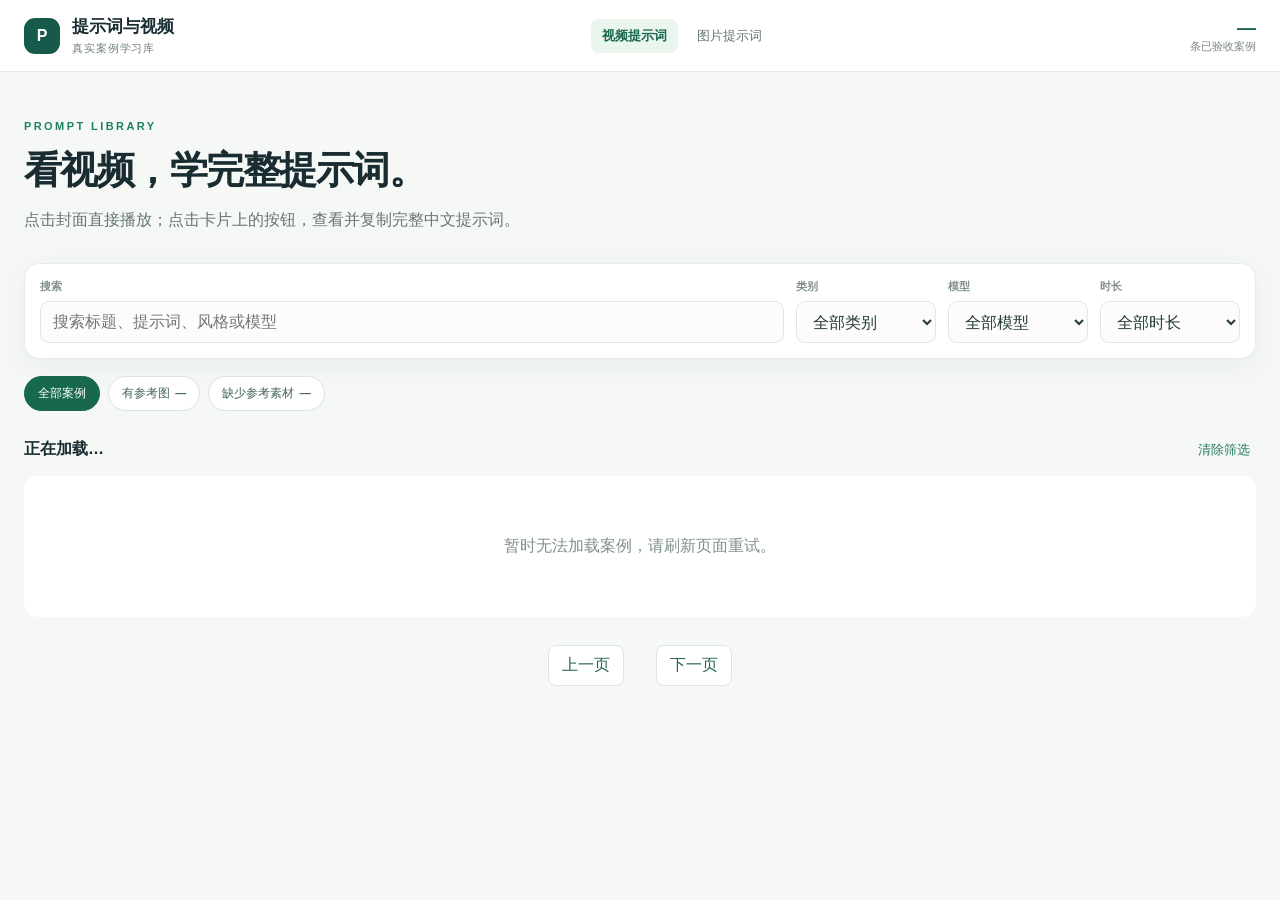
==== index.html @ 8c003d64 "Initial commit: prompt library website Go + SQLite 网站源码、图片与视频图库页面、R2 上传和发布脚本。媒体、索引数据库与凭证均未提交。" ====
<!doctype html>
<html lang="zh-CN">
<head>
  <meta charset="utf-8">
  <meta name="viewport" content="width=device-width,initial-scale=1">
  <title>提示词与视频 · 觉哥学习库</title>
  <meta name="description" content="浏览视频案例，查看并复制完整中文提示词。">
  <link rel="stylesheet" href="/style.css?v=6">
  <script src="/app.js?v=5" defer></script>
</head>
<body>
  <header>
    <div class="brand"><span class="mark">P</span><div><strong>提示词与视频</strong><small>真实案例学习库</small></div></div>
    <nav class="siteNav"><a class="active" href="/">视频提示词</a><a href="/images.html?v=2">图片提示词</a></nav>
    <div class="count"><b id="accepted">—</b><span>条已验收案例</span></div>
  </header>
  <main>
    <section class="intro">
      <p class="eyebrow">PROMPT LIBRARY</p>
      <h1>看视频，学完整提示词。</h1>
      <p>点击封面直接播放；点击卡片上的按钮，查看并复制完整中文提示词。</p>
    </section>
    <section class="toolbar" aria-label="筛选案例">
      <label class="search"><span>搜索</span><input id="search" type="search" placeholder="搜索标题、提示词、风格或模型" autocomplete="off"></label>
      <label><span>类别</span><select id="category"><option value="">全部类别</option></select></label>
      <label><span>模型</span><select id="model"><option value="">全部模型</option></select></label>
      <label><span>时长</span><select id="duration"><option value="">全部时长</option><option value="under10">不足 10 秒</option><option value="10to20">10–19.9 秒</option><option value="20to30">20–29.9 秒</option><option value="30plus">30 秒及以上</option></select></label>
    </section>
    <nav class="assetFilters" aria-label="参考素材筛选"><button type="button" data-asset="" class="selected">全部案例</button><button type="button" data-asset="images">有参考图 <b id="imageCases">—</b></button><button type="button" data-asset="missing">缺少参考素材 <b id="missingCases">—</b></button></nav>
    <div class="resultline"><strong id="resultCount">正在加载…</strong><button id="clear" type="button">清除筛选</button></div>
    <section id="grid" class="grid" aria-live="polite"></section>
    <nav class="pagination" aria-label="翻页"><button id="prev" type="button">上一页</button><span id="pageText"></span><button id="next" type="button">下一页</button></nav>
  </main>
  <aside id="promptFloat" class="promptFloat" aria-label="完整中文提示词" hidden>
    <div class="promptFloatHead"><strong>完整中文提示词</strong><button id="closePrompt" type="button" aria-label="关闭提示词">×</button></div>
    <p id="promptText"></p>
    <div id="promptImages" class="promptImages" hidden><strong>原始输入图</strong><div id="promptImageList"></div></div>
    <p id="assetStatus" class="assetStatus"></p>
    <div class="promptActions"><button id="copyPrompt" class="copyPrompt" type="button">复制完整提示词</button><button id="downloadPack" class="downloadPack" type="button">下载资料</button></div>
  </aside>
</body>
</html>
---- style.css ----
:root{font-family:Inter,-apple-system,BlinkMacSystemFont,"PingFang SC","Microsoft YaHei",sans-serif;color:#192c31;background:#f6f8f6}*{box-sizing:border-box}body{margin:0}button,input,select{font:inherit}button{cursor:pointer}header{height:72px;background:#fff;border-bottom:1px solid #e6ece8;display:flex;align-items:center;justify-content:space-between;padding:0 max(24px,calc((100vw - 1320px)/2))}.brand{display:flex;align-items:center;gap:12px}.brand strong{font-size:17px;display:block}.brand small{font-size:11px;color:#70817b;letter-spacing:.08em}.mark{display:grid;place-items:center;width:36px;height:36px;border-radius:11px;background:#165a4b;color:white;font-weight:800}.count{text-align:right}.count b{font-size:19px;color:#17634f}.count span{display:block;font-size:11px;color:#7b8883}main{max-width:1320px;margin:auto;padding:0 24px 48px}.intro{padding:48px 0 30px}.eyebrow{font-size:11px;font-weight:800;letter-spacing:.22em;color:#208066;margin:0 0 13px}.intro h1{font-size:clamp(28px,3vw,42px);letter-spacing:-.04em;margin:0 0 10px}.intro p:last-child{color:#657671;line-height:1.7;margin:0}.toolbar{display:flex;gap:12px;background:white;border:1px solid #e6ece8;border-radius:15px;padding:15px;box-shadow:0 8px 30px #1c4b3010}.toolbar label{display:flex;flex-direction:column;gap:7px;min-width:140px}.toolbar label span{font-size:11px;font-weight:700;color:#81908a}.toolbar .search{flex:1;min-width:210px}.toolbar input,.toolbar select{height:42px;border:1px solid #dfe7e2;border-radius:9px;padding:0 12px;background:#fbfcfb;outline:none;color:#263c34}.toolbar input:focus,.toolbar select:focus{border-color:#21876b;box-shadow:0 0 0 3px #21876b1b}.resultline{display:flex;justify-content:space-between;align-items:center;margin:28px 0 16px}.resultline strong{font-size:16px}.resultline button{border:0;background:none;color:#257a60;font-size:13px}.grid{display:grid;grid-template-columns:repeat(4,minmax(0,1fr));gap:16px}.card{border:1px solid #e3eae5;background:white;border-radius:14px;overflow:hidden;text-align:left;padding:0;transition:transform .15s,box-shadow .15s}.card:hover{transform:translateY(-3px);box-shadow:0 12px 28px #173a2420}.thumb{aspect-ratio:16/9;background:linear-gradient(135deg,#eaf3ed,#d7e8df);display:grid;place-items:center;position:relative;overflow:hidden}.thumb img{width:100%;height:100%;object-fit:cover}.placeholder{font-size:30px;color:#78ae99}.time{position:absolute;bottom:9px;right:9px;background:#15231fc9;color:white;padding:4px 7px;border-radius:5px;font-size:11px}.cardBody{padding:14px}.cardBody h2{font-size:15px;line-height:1.45;margin:0 0 10px;min-height:42px}.tags{display:flex;gap:5px;flex-wrap:wrap}.tags span{font-size:11px;color:#477761;background:#e9f4ed;padding:4px 6px;border-radius:5px}.cardBody p{color:#8b9a93;font-size:11px;margin:12px 0 0;overflow:hidden;text-overflow:ellipsis;white-space:nowrap}.pagination{display:flex;align-items:center;justify-content:center;gap:16px;margin-top:28px}.pagination button,.sectionHead button{background:white;border:1px solid #dbe6de;border-radius:8px;color:#26654e;padding:9px 13px}.pagination button:disabled{opacity:.4;cursor:default}.pagination span{color:#66766f;font-size:13px}dialog{width:min(1120px,calc(100vw - 28px));max-height:calc(100vh - 36px);border:0;border-radius:18px;padding:0;box-shadow:0 30px 90px #031b1770}dialog::backdrop{background:#0b2219a8}.detailHead{padding:22px 28px;display:flex;align-items:start;justify-content:space-between;border-bottom:1px solid #e8efea}.detailHead small{color:#288065}.detailHead h2{font-size:21px;margin:5px 0 0}.close{border:0;background:#edf2ef;border-radius:50%;width:32px;height:32px;font-size:22px;line-height:1}.detailBody{display:grid;grid-template-columns:minmax(0,1.2fr) minmax(0,1fr);gap:26px;padding:25px 28px;overflow:auto;max-height:calc(100vh - 130px)}.player video{width:100%;background:#101b19;border-radius:10px;aspect-ratio:16/9}.player p,.note{font-size:12px;color:#82908a;line-height:1.6}.prompts{min-width:0}.source{font-size:12px;color:#6c7e73;line-height:1.7}.source a{color:#257b5f}.prompts section{margin-top:20px}.sectionHead{display:flex;justify-content:space-between;align-items:center}.sectionHead h3{font-size:14px;margin:0}.sectionHead button{padding:5px 10px;font-size:11px}.prompt{font-size:13px;line-height:1.8;white-space:pre-wrap;overflow-wrap:anywhere;background:#f5f8f5;border:1px solid #e8efea;border-radius:10px;padding:14px;max-height:240px;overflow:auto;margin:10px 0 0}.empty{grid-column:1/-1;padding:60px;text-align:center;color:#81918a;background:white;border-radius:14px}@media(max-width:1000px){.grid{grid-template-columns:repeat(3,1fr)}}@media(max-width:720px){header{padding:0 18px}.intro{padding:32px 0 24px}.toolbar{display:grid;grid-template-columns:repeat(2,minmax(0,1fr))}.toolbar .search{grid-column:1/-1}.grid{grid-template-columns:repeat(2,1fr)}.detailBody{grid-template-columns:1fr}.detailHead,.detailBody{padding:18px}}@media(max-width:460px){main{padding:0 14px 40px}.grid{gap:10px}.cardBody{padding:10px}.cardBody h2{font-size:13px}.toolbar{gap:8px;padding:10px}.toolbar label{min-width:0}}

.inputImages{display:flex;gap:8px;overflow:auto}.inputImages img{width:110px;height:110px;object-fit:cover;border-radius:7px}

.card{display:flex;flex-direction:column}
.cardBody{display:flex;flex:1;flex-direction:column}
.cardBody p{margin-bottom:15px}
.thumbButton{position:relative;width:100%;height:100%;padding:0;border:0;background:transparent;display:grid;place-items:center;overflow:hidden}
.thumbButton img{width:100%;height:100%;object-fit:cover;transition:transform .2s}
.thumbButton:hover img{transform:scale(1.035)}
.thumbButton:focus-visible,.promptAction:focus-visible{outline:3px solid #21876b;outline-offset:-3px}
.thumb video{width:100%;height:100%;object-fit:contain;background:#111b1a}
.playMark{position:absolute;left:50%;top:50%;transform:translate(-50%,-50%);display:grid;place-items:center;width:43px;height:43px;padding-left:3px;border-radius:50%;background:#102c27b8;color:#fff;font-size:17px;box-shadow:0 3px 12px #102c2755;opacity:.9}
.thumbButton:hover .playMark{background:#17684f}
.promptAction{width:100%;margin-top:auto;padding:10px 12px;border:1px solid #cfe3d7;border-radius:8px;background:#edf7f0;color:#17634f;font-size:13px;font-weight:700;text-align:center}
.promptAction:hover,.promptAction[aria-expanded="true"]{background:#dff0e5;border-color:#a9d2bc}
.promptFloat[hidden],.promptImages[hidden]{display:none}
.promptFloat{position:fixed;z-index:30;max-height:calc(100vh - 24px);overflow:auto;padding:17px;background:#fff;border:1px solid #cbded2;border-radius:14px;box-shadow:0 18px 45px #082b2060}
.promptFloatHead{display:flex;align-items:center;justify-content:space-between;gap:12px}
.promptFloatHead strong{font-size:14px}
.promptFloatHead button{width:27px;height:27px;border:0;border-radius:50%;background:#eef3ef;color:#43574b;font-size:20px;line-height:1}
#promptText{margin:13px 0 15px;font-size:13px;line-height:1.8;white-space:pre-wrap;overflow-wrap:anywhere;color:#263c34}
.copyPrompt{width:100%;border:0;border-radius:8px;background:#17684f;color:#fff;padding:10px;font-size:13px;font-weight:700}
.copyPrompt:disabled{opacity:.5;cursor:default}
.promptImages{border-top:1px solid #e3ece5;margin:0 0 14px;padding-top:13px}
.promptImages strong{display:block;font-size:12px;color:#5b7064;margin-bottom:9px}
#promptImageList{display:flex;gap:8px;overflow-x:auto}
#promptImageList img{width:86px;height:86px;flex:none;object-fit:cover;border-radius:7px;border:1px solid #e4ece6}
#promptImageList a{display:block;flex:none;border-radius:7px}
#promptImageList a:focus-visible{outline:3px solid #21876b;outline-offset:2px}
@media(max-width:460px){.playMark{width:36px;height:36px;font-size:14px}.promptAction{font-size:11px;padding:9px 5px}}
.assetStatus{border-top:1px solid #e3ece5;margin:0 0 12px;padding-top:10px;color:#657671;font-size:11px;line-height:1.6}
.promptActions{display:flex;gap:8px}.promptActions button{flex:1;font-size:12px;min-width:0}
.downloadPack{border:1px solid #bad7c5;border-radius:8px;background:#eef7f0;color:#17634f;padding:10px;font-weight:700}
.downloadPack:disabled{opacity:.5;cursor:default}
.assetFilters{display:flex;gap:8px;flex-wrap:wrap;margin:17px 0 0}
.assetFilters button{border:1px solid #d6e4da;border-radius:999px;background:#fff;color:#436657;padding:8px 13px;font-size:12px}
.assetFilters button.selected{background:#17684f;border-color:#17684f;color:#fff}
.assetFilters b{font-size:11px;margin-left:2px}
.referencePreview{display:flex;align-items:center;gap:9px;width:100%;margin:0 0 13px;padding:6px;border:1px solid #d7e9dc;border-radius:9px;background:#f3faf5;color:#226b51;text-align:left;font-size:11px;font-weight:700}
.referencePreview img{width:45px;height:45px;flex:none;object-fit:cover;border-radius:5px}
.referencePreview:hover{background:#e7f5ea}
.referencePreview:focus-visible{outline:3px solid #21876b;outline-offset:2px}
@media(max-width:460px){.assetFilters{gap:5px}.assetFilters button{padding:7px 9px;font-size:11px}.referencePreview{font-size:10px}.referencePreview img{width:38px;height:38px}}
.siteNav{display:flex;gap:8px}.siteNav a{padding:8px 11px;border-radius:8px;color:#62796c;text-decoration:none;font-size:13px}.siteNav a.active{background:#eaf5ed;color:#17684f;font-weight:700}
@media(max-width:460px){header{gap:8px}.siteNav{gap:2px}.siteNav a{padding:6px;font-size:11px}.count b{font-size:14px}.count span{font-size:9px}}
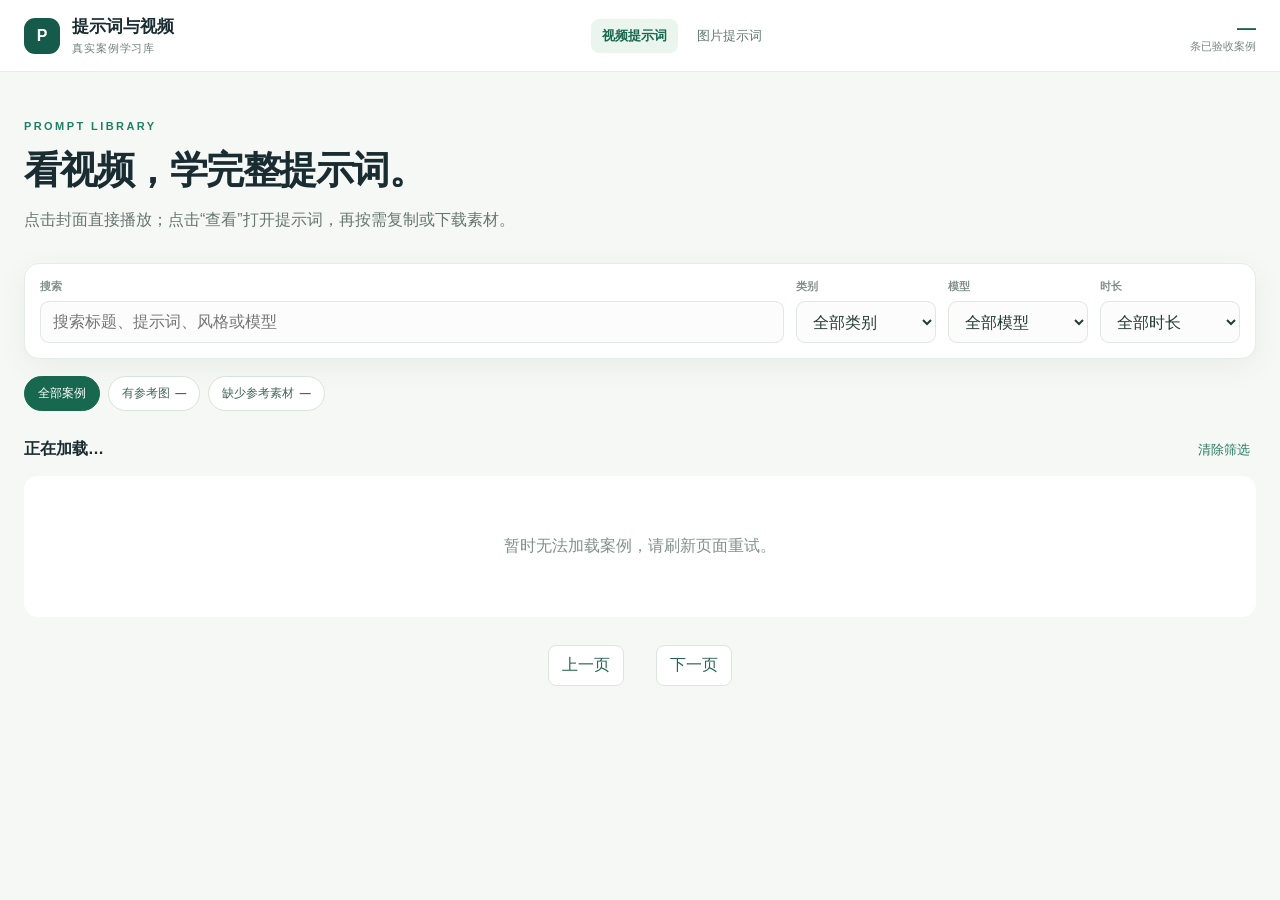
==== commit 45e091b6: "Refine prompt preview and asset copy actions Use 查看 on cards. Keep 复制提示词 inside the floating panel a" ====
--- a/index.html
+++ b/index.html
@@ -4,9 +4,9 @@
   <meta charset="utf-8">
   <meta name="viewport" content="width=device-width,initial-scale=1">
   <title>提示词与视频 · 觉哥学习库</title>
-  <meta name="description" content="浏览视频案例，查看并复制完整中文提示词。">
-  <link rel="stylesheet" href="/style.css?v=6">
-  <script src="/app.js?v=5" defer></script>
+  <meta name="description" content="浏览视频案例，在浮层查看和复制完整中文提示词。">
+  <link rel="stylesheet" href="/style.css?v=7">
+  <script src="/app.js?v=6" defer></script>
 </head>
 <body>
   <header>
@@ -18,7 +18,7 @@
     <section class="intro">
       <p class="eyebrow">PROMPT LIBRARY</p>
       <h1>看视频，学完整提示词。</h1>
-      <p>点击封面直接播放；点击卡片上的按钮，查看并复制完整中文提示词。</p>
+      <p>点击封面直接播放；点击“查看”打开提示词，再按需复制或下载素材。</p>
     </section>
     <section class="toolbar" aria-label="筛选案例">
       <label class="search"><span>搜索</span><input id="search" type="search" placeholder="搜索标题、提示词、风格或模型" autocomplete="off"></label>
@@ -36,7 +36,7 @@
     <p id="promptText"></p>
     <div id="promptImages" class="promptImages" hidden><strong>原始输入图</strong><div id="promptImageList"></div></div>
     <p id="assetStatus" class="assetStatus"></p>
-    <div class="promptActions"><button id="copyPrompt" class="copyPrompt" type="button">复制完整提示词</button><button id="downloadPack" class="downloadPack" type="button">下载资料</button></div>
+    <div class="promptActions"><button id="copyPrompt" class="copyPrompt" type="button">复制提示词</button><button id="copyAssets" class="downloadPack" type="button" title="复制提示词和素材链接；原文件请打包下载" hidden>复制全部资产</button><button id="downloadPack" class="downloadPack" type="button">下载资料</button></div>
   </aside>
 </body>
 </html>
--- a/style.css
+++ b/style.css
@@ -30,7 +30,7 @@
 #promptImageList a:focus-visible{outline:3px solid #21876b;outline-offset:2px}
 @media(max-width:460px){.playMark{width:36px;height:36px;font-size:14px}.promptAction{font-size:11px;padding:9px 5px}}
 .assetStatus{border-top:1px solid #e3ece5;margin:0 0 12px;padding-top:10px;color:#657671;font-size:11px;line-height:1.6}
-.promptActions{display:flex;gap:8px}.promptActions button{flex:1;font-size:12px;min-width:0}
+.promptActions{display:flex;gap:8px;flex-wrap:wrap}.promptActions button{flex:1 1 120px;font-size:12px;min-width:0}.promptActions button[hidden]{display:none}
 .downloadPack{border:1px solid #bad7c5;border-radius:8px;background:#eef7f0;color:#17634f;padding:10px;font-weight:700}
 .downloadPack:disabled{opacity:.5;cursor:default}
 .assetFilters{display:flex;gap:8px;flex-wrap:wrap;margin:17px 0 0}
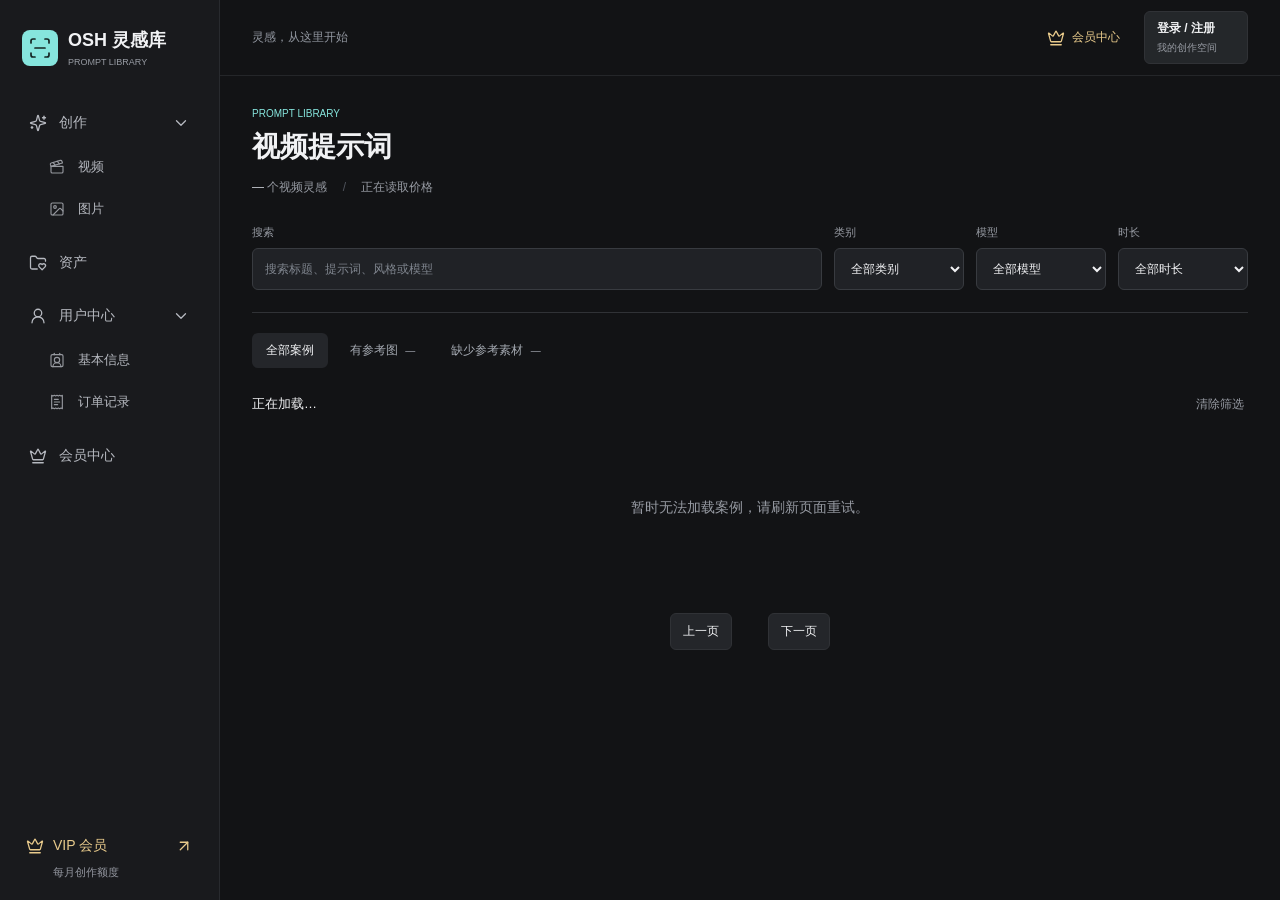
==== commit 13bb8354: "Add accounts, memberships and credit-based prompt access Implement email verification, account manag" ====
--- a/index.html
+++ b/index.html
@@ -3,22 +3,21 @@
 <head>
   <meta charset="utf-8">
   <meta name="viewport" content="width=device-width,initial-scale=1">
-  <title>提示词与视频 · 觉哥学习库</title>
+  <title>视频提示词 · OSH 灵感库</title>
   <meta name="description" content="浏览视频案例，在浮层查看和复制完整中文提示词。">
-  <link rel="stylesheet" href="/style.css?v=7">
-  <script src="/app.js?v=6" defer></script>
+  <link rel="stylesheet" href="/site.css?v=3">
+  <script src="/web-vendor/lucide.min.js" defer></script>
+  <script src="/shell.js?v=1" defer></script>
+  <script src="/account.js?v=9" defer></script>
+  <script src="/app.js?v=10" defer></script>
 </head>
 <body>
-  <header>
-    <div class="brand"><span class="mark">P</span><div><strong>提示词与视频</strong><small>真实案例学习库</small></div></div>
-    <nav class="siteNav"><a class="active" href="/">视频提示词</a><a href="/images.html?v=2">图片提示词</a></nav>
-    <div class="count"><b id="accepted">—</b><span>条已验收案例</span></div>
-  </header>
+  <header></header>
   <main>
     <section class="intro">
       <p class="eyebrow">PROMPT LIBRARY</p>
-      <h1>看视频，学完整提示词。</h1>
-      <p>点击封面直接播放；点击“查看”打开提示词，再按需复制或下载素材。</p>
+      <h1>视频提示词</h1>
+      <p><b id="accepted">—</b> 个视频灵感 <span class="separator">/</span> <span id="catalogPrice">正在读取价格</span></p>
     </section>
     <section class="toolbar" aria-label="筛选案例">
       <label class="search"><span>搜索</span><input id="search" type="search" placeholder="搜索标题、提示词、风格或模型" autocomplete="off"></label>
@@ -36,7 +35,7 @@
     <p id="promptText"></p>
     <div id="promptImages" class="promptImages" hidden><strong>原始输入图</strong><div id="promptImageList"></div></div>
     <p id="assetStatus" class="assetStatus"></p>
-    <div class="promptActions"><button id="copyPrompt" class="copyPrompt" type="button">复制提示词</button><button id="copyAssets" class="downloadPack" type="button" title="复制提示词和素材链接；原文件请打包下载" hidden>复制全部资产</button><button id="downloadPack" class="downloadPack" type="button">下载资料</button></div>
+    <div class="promptActions"><button id="copyPrompt" class="copyPrompt" type="button">复制提示词</button><button id="downloadPack" class="downloadPack" type="button" hidden>下载全部资产</button></div>
   </aside>
 </body>
 </html>
--- a/site.css
+++ b/site.css
@@ -0,0 +1,286 @@
+:root {
+  color-scheme: dark;
+  --bg: #121315; --surface: #1b1d20; --raised: #24262a; --line: #303236;
+  --text: #f1f2f4; --muted: #979ba3; --accent: #86e5dd; --gold: #e9cb8c;
+  font-family: Inter, -apple-system, BlinkMacSystemFont, "PingFang SC", "Microsoft YaHei", sans-serif;
+  color: var(--text); background: var(--bg); font-size: 14px;
+}
+* { box-sizing: border-box; letter-spacing: 0; }
+body { margin: 0; }
+[hidden] { display: none !important; }
+button, input, select { font: inherit; }
+button, a, summary { -webkit-tap-highlight-color: transparent; }
+button, .button { cursor: pointer; border: 1px solid var(--line); border-radius: 6px; background: var(--raised); color: var(--text); padding: 10px 16px; transition: background .16s, border-color .16s; }
+button:hover:not(:disabled), .button:hover { background: #303337; border-color: #55595f; }
+button:disabled { opacity: .45; cursor: not-allowed; }
+a { color: inherit; text-decoration: none; }
+button:focus-visible, a:focus-visible, summary:focus-visible { outline: 2px solid var(--accent); outline-offset: 3px; }
+input, select { height: 42px; padding: 0 12px; border: 1px solid #383b40; border-radius: 6px; background: #202226; color: var(--text); min-width: 0; max-width: 100%; }
+input:focus, select:focus { outline: 2px solid #86e5dd55; border-color: var(--accent); }
+input::placeholder { color: #7f858e; }
+input[type=range] { padding: 0; accent-color: var(--accent); border: 0; }
+svg.lucide { width: 18px; height: 18px; flex: 0 0 18px; stroke-width: 1.7; }
+.sidebar { position: fixed; inset: 0 auto 0 0; width: 220px; background: #191a1d; border-right: 1px solid #282a2e; z-index: 50; display: flex; flex-direction: column; padding: 28px 16px 20px; overflow-y: auto; }
+.brand { display: flex; align-items: center; gap: 10px; padding: 0 6px 34px; }
+.brandMark { width: 36px; height: 36px; border-radius: 8px; background: var(--accent); color: #142422; display: grid; place-items: center; }
+.brandMark svg { width: 24px; height: 24px; }
+.brand strong { display: block; font-size: 18px; }
+.brand small { display: block; font-size: 9px; margin-top: 5px; color: var(--muted); }
+.sidebar nav { display: flex; flex-direction: column; gap: 9px; }
+.navLink, .navGroup summary { display: flex; align-items: center; gap: 12px; min-height: 44px; padding: 11px 13px; border-radius: 6px; color: #b6b9c0; font-weight: 500; }
+.navGroup summary { list-style: none; cursor: pointer; }
+.navGroup summary::-webkit-details-marker { display: none; }
+.navGroup summary svg:last-child { margin-left: auto; width: 14px; transition: transform .18s; }
+.navGroup:not([open]) summary svg:last-child { transform: rotate(-90deg); }
+.navChildren { display: flex; flex-direction: column; padding: 2px 0 4px 19px; gap: 3px; }
+.navChildren .navLink { font-size: 13px; min-height: 39px; padding: 9px 13px; }
+.navChildren svg { width: 16px; height: 16px; opacity: .8; }
+.navLink:hover, .navGroup summary:hover { background: #232529; color: #fff; }
+.navLink.active { background: #273c3b; color: var(--accent); }
+.sidebarFooter { margin-top: auto; padding: 34px 10px 0; }
+.sidebarFooter a { display: flex; gap: 9px; color: var(--gold); align-items: center; }
+.sidebarFooter a svg:last-child { margin-left: auto; }
+.sidebarFooter small { color: #93969f; display: block; margin: 10px 0 0 27px; font-size: 11px; }
+.topbar { margin-left: 220px; height: 76px; padding: 0 32px; display: flex; justify-content: space-between; align-items: center; gap: 20px; border-bottom: 1px solid #242629; }
+.topbarLeft { display: flex; align-items: center; gap: 12px; color: #9297a0; font-size: 12px; }
+.topbarRight { display: flex; align-items: center; gap: 24px; min-width: 0; }
+.memberLink { display: flex; align-items: center; gap: 7px; color: var(--gold); font-size: 12px; white-space: nowrap; }
+.accountButton { display: flex; flex-direction: column; align-items: flex-start; min-width: 104px; max-width: 200px; padding: 8px 12px; background: #24272a; }
+.accountButton strong { font-size: 12px; max-width: 100%; overflow: hidden; text-overflow: ellipsis; white-space: nowrap; }
+.accountButton span { font-size: 10px; margin-top: 4px; color: var(--muted); }
+.menuToggle, .navBackdrop { display: none; }
+.iconButton { width: 36px; height: 36px; padding: 0; place-items: center; }
+main { margin-left: 220px; padding: 0 32px 48px; max-width: 2200px; }
+.intro, .pageHeading { padding: 32px 0 26px; }
+.eyebrow { font-size: 10px; margin: 0 0 10px; font-weight: 500; color: var(--accent); }
+h1 { font-size: 28px; line-height: 1.3; margin: 0 0 12px; font-weight: 600; }
+.intro p:last-child { margin: 0; color: var(--muted); font-size: 12px; line-height: 1.8; }
+.intro b, .intro strong { color: #c4c8ce; font-weight: 500; }
+.separator { color: #50545d; margin: 0 12px; }
+.toolbar { display: flex; align-items: end; gap: 12px; padding-bottom: 22px; border-bottom: 1px solid var(--line); }
+.toolbar label { display: flex; flex-direction: column; gap: 8px; min-width: 130px; }
+.toolbar label:first-child { flex: 1; }
+.toolbar label span { font-size: 11px; color: var(--muted); }
+.toolbar input, .toolbar select { width: 100%; font-size: 12px; }
+.assetFilters { display: flex; gap: 8px; margin: 20px 0 0; flex-wrap: wrap; }
+.assetFilters button { padding: 8px 13px; font-size: 12px; background: transparent; border-color: transparent; color: #a4a9b1; }
+.assetFilters button.selected { color: var(--text); background: var(--raised); }
+.assetFilters b { font-size: 10px; margin-left: 4px; font-weight: 500; color: var(--muted); }
+.resultline { display: flex; align-items: center; justify-content: space-between; gap: 16px; margin: 24px 0 18px; }
+.resultline strong { font-size: 13px; font-weight: 500; }
+.resultline span { color: var(--muted); font-size: 11px; }
+.resultline button { background: none; border: 0; color: var(--muted); padding: 4px; font-size: 12px; }
+.grid { display: grid; grid-template-columns: repeat(4, minmax(0, 1fr)); gap: 20px 16px; }
+.card { display: flex; flex-direction: column; min-width: 0; background: var(--surface); border: 1px solid #2a2c30; border-radius: 8px; overflow: hidden; transition: border-color .18s, transform .18s; animation: appear .28s ease both; }
+.card:hover { transform: translateY(-2px); border-color: #50565a; }
+.thumb { aspect-ratio: 16/10; background: #232528; display: grid; place-items: center; position: relative; overflow: hidden; }
+.thumbButton { position: relative; width: 100%; height: 100%; padding: 0; border: 0; border-radius: 0; background: none; display: grid; place-items: center; overflow: hidden; }
+.thumb img, .thumb video { width: 100%; height: 100%; object-fit: contain; }
+.thumbButton img { object-fit: cover; transition: transform .3s; }
+.thumbButton:hover img { transform: scale(1.025); }
+.playMark { position: absolute; left: 50%; top: 50%; transform: translate(-50%,-50%); display: grid; place-items: center; width: 38px; height: 38px; background: #14151999; border-radius: 50%; }
+.time { position: absolute; bottom: 9px; right: 9px; background: #141519c9; padding: 4px 6px; border-radius: 4px; font-size: 10px; }
+.cardBody { display: flex; flex: 1; flex-direction: column; padding: 14px; min-width: 0; }
+.cardBody h2 { font-size: 13px; font-weight: 500; line-height: 1.7; margin: 0 0 8px; min-height: 44px; display: -webkit-box; -webkit-line-clamp: 2; -webkit-box-orient: vertical; overflow: hidden; overflow-wrap: anywhere; }
+.tags { display: flex; gap: 5px; flex-wrap: wrap; }
+.tags span { font-size: 10px; color: #aeb5c0; padding: 3px 6px; border-radius: 4px; background: #292d33; }
+.cardBody p, .meta { color: var(--muted); font-size: 11px; margin: 12px 0; overflow-wrap: anywhere; line-height: 1.6; }
+.promptAction { display: flex; align-items: center; justify-content: center; gap: 7px; width: 100%; margin-top: auto; padding: 9px 5px; border: 1px solid #3b4c4b; color: var(--accent); background: #253331; font-size: 12px; text-align: center; }
+.promptAction:hover { background: #304542 !important; border-color: #668b87 !important; }
+.promptAction svg { width: 14px; height: 14px; }
+.referencePreview { display: flex; align-items: center; gap: 9px; padding: 5px; margin-bottom: 12px; width: 100%; background: #22272a; font-size: 10px; text-align: left; }
+.referencePreview img { width: 34px; height: 34px; object-fit: cover; border-radius: 4px; }
+.imageButton { display: block; padding: 0; border: 0; border-radius: 0; width: 100%; aspect-ratio: 1; flex: none; overflow: hidden; background: #222427; }
+.imageButton img { width: 100%; height: 100%; object-fit: contain; display: block; }
+.pagination { display: flex; align-items: center; justify-content: center; gap: 18px; margin-top: 32px; }
+.pagination button { font-size: 12px; padding: 9px 12px; }
+.pagination span { color: var(--muted); font-size: 12px; }
+.empty { grid-column: 1/-1; text-align: center; padding: 64px 16px; color: var(--muted); }
+.empty svg { width: 36px; height: 36px; color: #7c8e92; margin-bottom: 14px; }
+.empty p { margin-bottom: 24px; }
+.promptFloat { position: fixed; z-index: 60; max-height: calc(100dvh - 24px); overflow: auto; background: #222428; padding: 20px; border: 1px solid #4a5055; border-radius: 8px; box-shadow: 0 20px 80px #0009; }
+.promptFloatHead, .floatHead { display: flex; align-items: center; justify-content: space-between; gap: 12px; }
+.promptFloatHead strong, .floatHead strong { font-size: 14px; }
+.promptFloatHead button, .floatHead button { width: 28px; height: 28px; padding: 0; font-size: 20px; }
+#promptText { font-size: 13px; line-height: 1.9; color: #d5d8de; white-space: pre-wrap; overflow-wrap: anywhere; }
+#promptStatus, .assetStatus { font-size: 11px; color: var(--muted); line-height: 1.8; }
+.promptActions, .floatActions { display: flex; flex-wrap: wrap; gap: 8px; }
+.promptActions button, .floatActions button { flex: 1 1 120px; font-size: 12px; }
+.promptImages strong { display: block; font-size: 12px; margin-bottom: 8px; }
+#promptImageList { display: flex; overflow-x: auto; gap: 8px; }
+#promptImageList img { width: 80px; height: 80px; object-fit: cover; border-radius: 4px; }
+dialog { color: var(--text); background: #202226; border: 1px solid #41464c; border-radius: 8px; box-shadow: 0 24px 90px #0009; max-height: calc(100dvh - 32px); }
+dialog::backdrop { background: #08090bbd; backdrop-filter: blur(5px); }
+.accountDialog { padding: 0; width: min(450px, calc(100% - 28px)); }
+.accountHead { display: flex; justify-content: space-between; align-items: center; padding: 22px 26px 10px; }
+.accountHead button { width: 28px; height: 28px; padding: 0; display: grid; place-items: center; }
+.accountBody { padding: 12px 26px 28px; }
+.accountMessage { font-size: 12px; line-height: 1.7; color: var(--muted); min-height: 0; margin: 0 0 16px; overflow-wrap: anywhere; }
+.accountMessage:empty { display: none; }
+.accountDialog .accountMessage { padding: 0 26px; margin-top: 8px; }
+.accountMessage.error { color: #ffadad; }
+.accountMessage.success { color: var(--accent); }
+.authTabs { display: flex; gap: 16px; margin-bottom: 24px; border-bottom: 1px solid var(--line); }
+.authTabs button { background: none; padding: 10px 0; border: 0; border-radius: 0; font-size: 13px; color: var(--muted); }
+.authTabs button.active { border-bottom: 2px solid var(--accent); color: var(--accent); }
+.accountForm { display: flex; flex-direction: column; gap: 16px; min-width: 0; }
+.accountForm h3 { margin: 0 0 5px; font-size: 16px; font-weight: 500; }
+.accountForm label { display: flex; flex-direction: column; gap: 8px; font-size: 12px; color: #b9bdc6; min-width: 0; }
+.accountForm button[type=submit] { margin-top: 6px; }
+.authGrid .accountForm button[type=submit], .resourceDialog button[value=unlock] { background: var(--accent); border-color: var(--accent); color: #122622; font-weight: 600; }
+.inlineFields { display: flex; align-items: flex-end; gap: 8px; }
+.inlineFields label { flex: 1; min-width: 0; }
+.inlineFields button { flex-shrink: 0; padding: 12px 10px; font-size: 11px; }
+.workspace { max-width: 1500px; }
+.pageHeading { padding-bottom: 22px; }
+.accountSummary { display: grid; grid-template-columns: minmax(0,1fr) minmax(0,1.6fr) minmax(0,1fr); border-bottom: 1px solid var(--line); padding: 12px 0 28px; gap: 24px; }
+.accountSummary div { border-right: 1px solid var(--line); padding-right: 16px; min-width: 0; }
+.accountSummary div:last-child { border: 0; }
+.accountSummary span { display: block; color: var(--muted); font-size: 12px; margin-bottom: 14px; }
+.accountSummary strong { font-size: 23px; font-weight: 500; overflow-wrap: anywhere; color: var(--accent); }
+.quotaSummary progress { appearance: none; display: block; width: 100%; height: 6px; margin: 14px 0 9px; border: 0; border-radius: 3px; overflow: hidden; background: #30343a; accent-color: var(--accent); }
+.quotaSummary progress::-webkit-progress-bar { background: #30343a; border-radius: 3px; }
+.quotaSummary progress::-webkit-progress-value { background: var(--accent); border-radius: 3px; }
+.quotaSummary progress::-moz-progress-bar { background: var(--accent); border-radius: 3px; }
+.quotaSummary small { display: block; min-height: 17px; color: var(--muted); font-size: 11px; line-height: 1.6; }
+.accountSection { padding: 26px 0; border-bottom: 1px solid var(--line); }
+.infoList { display: grid; grid-template-columns: 1fr 1fr; gap: 10px 40px; }
+.infoList p { display: flex; flex-direction: column; gap: 10px; margin: 6px 0; font-size: 13px; min-width: 0; }
+.infoList b { color: var(--muted); font-weight: 400; font-size: 11px; }
+.infoList span { overflow-wrap: anywhere; }
+.formGrid { display: grid; grid-template-columns: repeat(3,minmax(0,1fr)); gap: 32px; padding: 32px 0; border-bottom: 1px solid var(--line); }
+.dangerForm button { color: #ffa5aa; }
+.logoutButton { margin-top: 24px; }
+.sectionTitle { display: flex; justify-content: space-between; align-items: baseline; gap: 12px; margin-bottom: 18px; flex-wrap: wrap; }
+.sectionTitle h3 { margin: 0; font-size: 16px; font-weight: 500; }
+.sectionTitle span { color: var(--muted); font-size: 12px; }
+.memberPlans { display: grid; grid-template-columns: repeat(3,minmax(0,1fr)); gap: 20px; margin: 10px 0 24px; }
+.memberPlan { display: flex; flex-direction: column; gap: 20px; border: 1px solid #4f493b; border-radius: 8px; padding: 28px 24px; background: var(--surface); }
+.memberPlan strong { font-size: 18px; color: var(--gold); font-weight: 500; }
+.memberPlan b { font-size: 32px; font-weight: 500; }
+.memberPlan span { font-size: 14px; color: #c1c6ce; }
+.memberPlan button { margin-top: 10px; }
+.explain h3 { font-size: 16px; font-weight: 500; margin: 0 0 20px; }
+.explain p { color: #a6acb6; font-size: 13px; line-height: 1.9; }
+.orderRow { display: grid; grid-template-columns: minmax(0,1fr) 140px 180px; gap: 16px; padding: 20px 0; border-bottom: 1px solid #2a2e33; align-items: center; font-size: 13px; }
+.orderRow > * { overflow-wrap: anywhere; }
+.orderRow b { color: var(--accent); font-weight: 500; }
+.orderRow small { color: var(--muted); }
+.grantForm { display: flex; align-items: center; flex-wrap: wrap; gap: 10px; }
+.grantForm input { flex: 1; min-width: 140px; }
+.grantForm button { flex-shrink: 0; }
+.adminUsers { margin-top: 20px; }
+.adminUser { display: grid; grid-template-columns: 140px minmax(0,1fr) auto; align-items: center; gap: 12px; padding: 16px 0; border-bottom: 1px solid var(--line); }
+.adminUser > * { min-width: 0; overflow-wrap: anywhere; }
+.adminUser strong { font-size: 13px; font-weight: 500; }
+.adminUser span { font-size: 12px; color: var(--muted); }
+.adminUser button { padding: 6px 9px; font-size: 11px; margin-left: 6px; }
+.adminDetail { padding-top: 20px; font-size: 13px; line-height: 1.8; overflow-wrap: anywhere; }
+.adminDetail:empty { display: none; }
+.adminDetail span { display: block; color: var(--muted); }
+.pricingForm { display: flex; gap: 18px; align-items: end; flex-wrap: wrap; }
+.pricingForm label { display: flex; flex-direction: column; gap: 8px; font-size: 12px; color: var(--muted); }
+.pricingForm input[type=number] { width: 130px; }
+.pricingForm input[type=range] { width: 220px; }
+.pricingPreview { display: flex; gap: 28px; margin-top: 18px; font-size: 13px; color: var(--muted); flex-wrap: wrap; }
+.pricingPreview strong { color: var(--accent); font-weight: 500; margin-left: 6px; }
+.usageRecords { padding-top: 28px; }
+.usageHeading { margin-bottom: 0; }
+.usageHeading h2 { font-size: 18px; font-weight: 500; margin: 0; }
+.usageRefresh { display: grid; background: transparent; }
+.usageStatus { font-size: 12px; color: var(--muted); margin: 12px 0; line-height: 1.8; }
+.usageStatus:empty { display: none; }
+.usageStatus.error { color: #ffadad; }
+.usageSection { padding: 24px 0; border-bottom: 1px solid var(--line); min-width: 0; }
+.usageSection .sectionTitle h3 { font-size: 14px; }
+.usageSection .sectionTitle span { font-size: 11px; }
+.usageDistribution { display: grid; grid-template-columns: 210px minmax(0,1fr); align-items: center; gap: 32px; }
+.donutWrap { position: relative; width: 200px; height: 200px; margin-inline: auto; }
+.donutCenter { position: absolute; inset: 0; display: flex; flex-direction: column; align-items: center; justify-content: center; pointer-events: none; gap: 6px; }
+.donutCenter strong { font-size: 25px; font-weight: 500; max-width: 120px; overflow-wrap: anywhere; text-align: center; }
+.donutCenter span { color: var(--muted); font-size: 11px; }
+.usageTableWrap { min-width: 0; }
+.usageTable { width: 100%; border-collapse: collapse; font-size: 12px; font-variant-numeric: tabular-nums; }
+.usageTable th, .usageTable td { padding: 17px 8px; border-bottom: 1px solid #2a2e33; text-align: right; font-weight: 400; }
+.usageTable thead th { color: var(--muted); font-size: 11px; }
+.usageTable th:first-child { text-align: left; padding-left: 0; }
+.usageTable td:last-child { color: var(--accent); padding-right: 0; }
+.usageType { display: inline-flex; align-items: center; gap: 8px; }
+.usageSwatch { display: inline-block; width: 8px; height: 8px; flex: 0 0 8px; border-radius: 2px; }
+.usageSwatch.video { background: #86e5dd; }
+.usageSwatch.image { background: #e9bb77; }
+.trendMeta { display: flex; justify-content: space-between; align-items: center; gap: 12px; flex-wrap: wrap; margin: 20px 0 16px; }
+.chartLegend { display: flex; align-items: center; gap: 24px; font-size: 12px; }
+.chartLegend span { display: inline-flex; align-items: center; gap: 8px; }
+.trendPeriod, .trendEmpty { color: var(--muted); font-size: 11px; }
+.trendEmpty { margin: 10px 0; }
+.trendCanvasWrap { position: relative; width: 100%; height: 270px; min-width: 0; }
+.srOnly { position: absolute; width: 1px; height: 1px; padding: 0; margin: -1px; overflow: hidden; clip-path: inset(50%); white-space: nowrap; border: 0; }
+.purchasedImage { width: 100%; aspect-ratio: 16/10; object-fit: contain; background: #222528; }
+.assetMeta { display: flex; flex-direction: column; gap: 8px; font-size: 11px; color: var(--muted); margin: 4px 0 16px; }
+.assetMeta b { color: var(--accent); font-weight: 500; }
+.resourceDialog { width: min(450px,calc(100% - 28px)); padding: 26px; }
+.resourceDialog h3 { font-size: 18px; margin: 0 0 20px; }
+.resourceDialog p { font-size: 13px; line-height: 1.9; color: #b5bbc4; }
+.resourceDialog strong { color: var(--accent); }
+.resourceDialog form > div { display: flex; justify-content: flex-end; gap: 12px; margin-top: 24px; }
+.originalDialog { width: min(1000px,calc(100% - 28px)); padding: 16px; }
+.originalDialog form { text-align: right; margin-bottom: 12px; }
+.originalDialog img { display: block; max-width: 100%; max-height: calc(100dvh - 180px); object-fit: contain; margin: 0 auto 12px; }
+.originalDialog a { color: var(--accent); }
+@keyframes appear { from { opacity: 0; transform: translateY(5px); } to { opacity: 1; transform: translateY(0); } }
+@media(min-width:1700px) { .grid { grid-template-columns: repeat(5,minmax(0,1fr)); } }
+@media(max-width:1250px) { .grid { grid-template-columns: repeat(3,minmax(0,1fr)); } .toolbar label { min-width: 110px; } .formGrid { grid-template-columns: 1fr 1fr; } }
+@media(max-width:980px) { .grid { grid-template-columns: repeat(2,minmax(0,1fr)); } main { padding-inline: 24px; } .topbar { padding-inline: 24px; } .toolbar { display: grid; grid-template-columns: repeat(3,minmax(0,1fr)); } .toolbar label:first-child { grid-column: 1/-1; } .memberPlans { gap: 12px; } .memberPlan { padding: 24px 16px; } .memberPlan b { font-size: 26px; } .adminUser { grid-template-columns: minmax(0,1fr) auto; } .adminUser span { grid-column: 1; } .adminUser div { grid-column: 2; grid-row: 1/3; } }
+@media(max-width:760px) {
+  .sidebar { transform: translateX(-100%); transition: transform .2s; width: 230px; z-index: 80; }
+  .sidebar.open { transform: translateX(0); }
+  .navBackdrop { display: block; position: fixed; inset: 0; background: #0009; border: 0; border-radius: 0; z-index: 70; }
+  .navOpen { overflow: hidden; }
+  .menuToggle { display: grid; }
+  .topbar { margin: 0; padding: 0 18px; height: 68px; }
+  .topbarLeft > span { display: none; }
+  .topbarRight { gap: 16px; }
+  main { margin-left: 0; padding: 0 18px 40px; }
+  .intro, .pageHeading { padding: 28px 0 22px; }
+  h1 { font-size: 25px; }
+  .toolbar { gap: 10px; }
+  .grid { gap: 14px 10px; }
+  .cardBody { padding: 12px; }
+  .cardBody h2 { font-size: 12px; }
+  .accountSummary { grid-template-columns: 1fr 1fr; gap: 24px; }
+  .accountSummary div:nth-child(2) { border: 0; }
+  .accountSummary .quotaSummary { grid-column: 1/-1; grid-row: 2; padding: 0; }
+  .accountSummary strong { font-size: 22px; }
+  .formGrid { gap: 28px; }
+  .orderRow { grid-template-columns: 1fr auto; }
+  .orderRow small { grid-column: 1/-1; }
+}
+@media(max-width:600px) {
+  .usageDistribution { grid-template-columns: 1fr; gap: 12px; }
+  .donutWrap { width: 180px; height: 180px; }
+  .usageTable th, .usageTable td { padding: 14px 4px; font-size: 11px; }
+  .usageType { gap: 5px; }
+  .trendCanvasWrap { height: 235px; }
+  .trendMeta { align-items: flex-start; }
+}
+@media(max-width:480px) {
+  .toolbar { grid-template-columns: 1fr 1fr; }
+  .toolbar label { min-width: 0; }
+  .toolbar label:first-child { grid-column: 1/-1; }
+  .resultline span { max-width: 45%; text-align: right; line-height: 1.6; }
+  .promptAction { font-size: 11px; }
+  .promptAction svg { display: none; }
+  .cardBody { padding: 10px; }
+  .referencePreview { font-size: 9px; }
+  .referencePreview img { width: 28px; height: 28px; }
+  .memberPlans, .formGrid, .infoList { grid-template-columns: 1fr; }
+  .memberPlan { padding: 22px; gap: 14px; }
+  .accountBody { padding: 12px 20px 24px; }
+  .accountHead { padding-inline: 20px; }
+  .grantForm { align-items: stretch; }
+  .grantForm input { flex-basis: 100%; }
+  .pricingForm { gap: 12px; }
+  .pricingForm input[type=range] { width: 170px; }
+}
+@media(prefers-reduced-motion:reduce) { *, *::before, *::after { animation: none !important; transition: none !important; scroll-behavior: auto !important; } }
